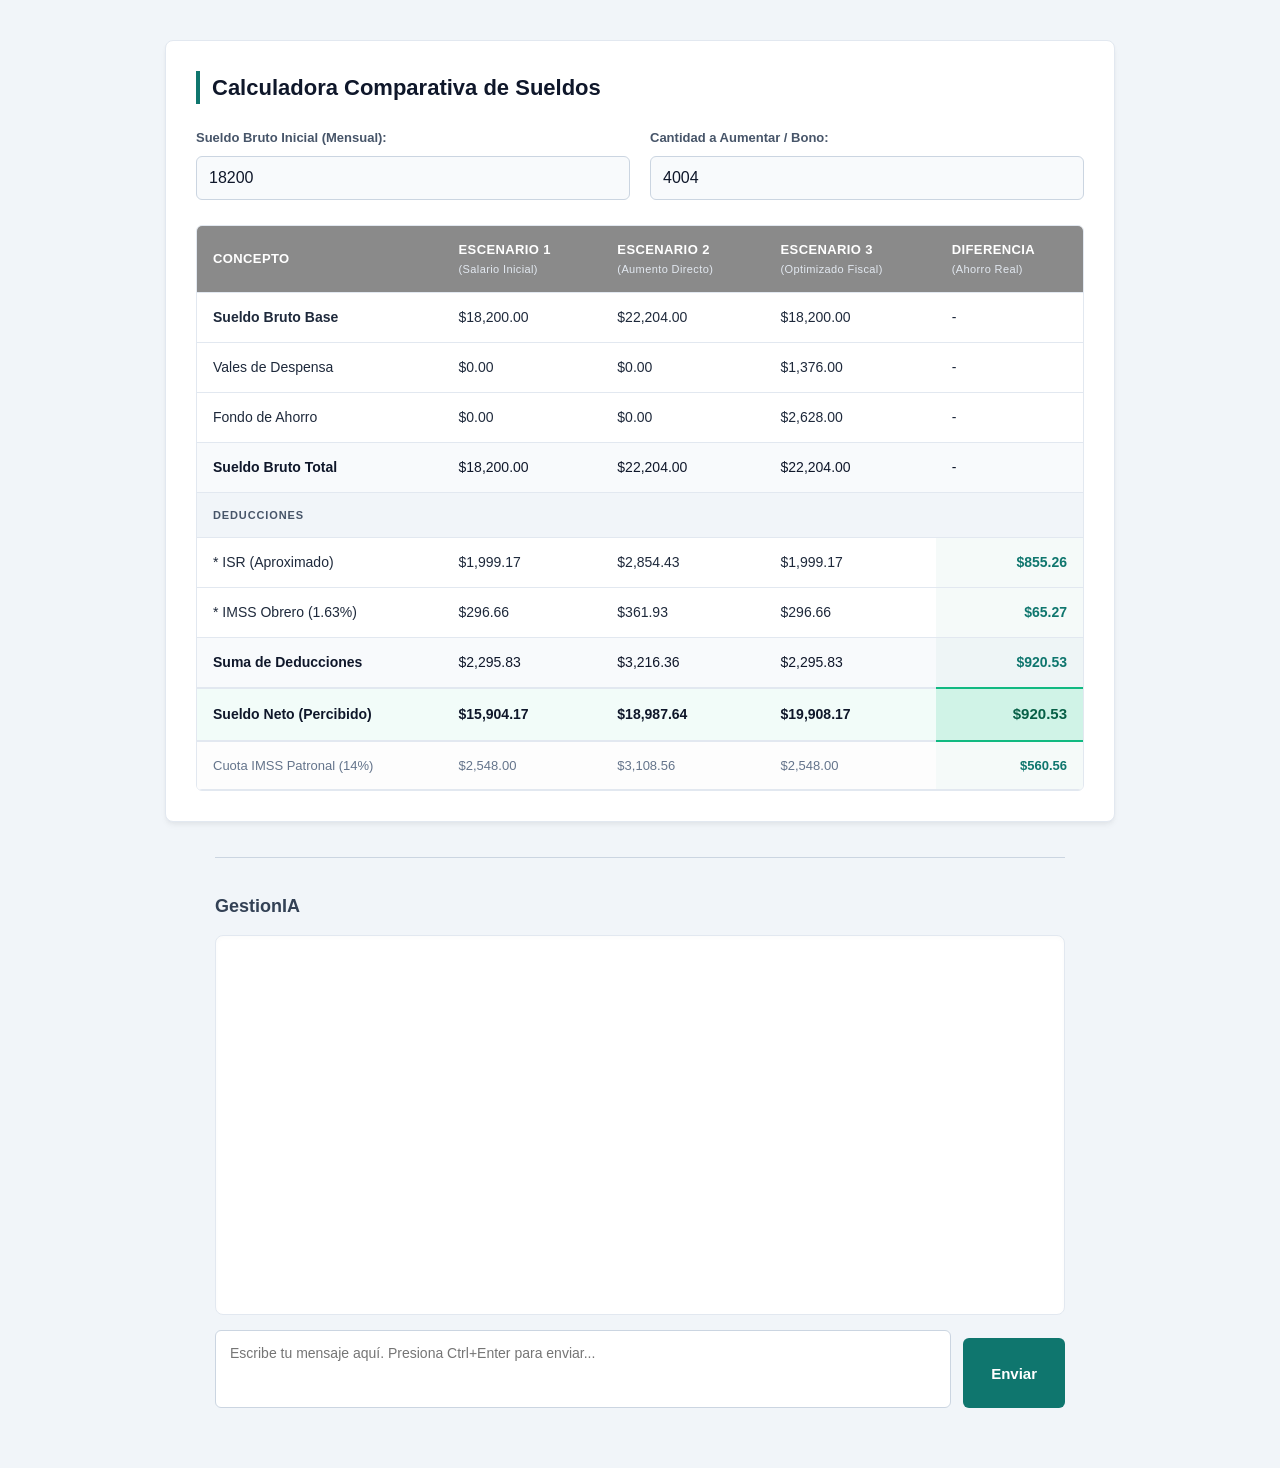
==== index.html @ f9f5fb0b "Update index.html" ====
<!DOCTYPE html>
<html lang="es">
<head>
    <meta charset="UTF-8">
    <meta name="viewport" content="width=device-width, initial-scale=1.0">
    <title>Calculadora Comparativa de Sueldos</title>
    <link rel="stylesheet" href="style.css">
</head>
<body>

    <div class="calculator-container">
        <h1>Calculadora Comparativa de Sueldos</h1>

        <div class="form-group">
            <div class="input-field">
                <label for="sueldo-bruto-input">Sueldo Bruto Inicial (Mensual):</label>
                <input type="number" id="sueldo-bruto-input" value="18200" step="100">
            </div>
            <div class="input-field">
                <label for="aumento-input">Cantidad a Aumentar / Bono:</label>
                <input type="number" id="aumento-input" value="4004" step="100">
            </div>
        </div>

        <div class="table-responsive">
            <table>
                <thead>
                    <tr>
                        <th>Concepto</th>
                        <th>Escenario 1<br><small>(Salario Inicial)</small></th>
                        <th>Escenario 2<br><small>(Aumento Directo)</small></th>
                        <th>Escenario 3<br><small>(Optimizado Fiscal)</small></th>
                        <th>Diferencia<br><small>(Ahorro Real)</small></th>
                    </tr>
                </thead>
                <tbody>
                    <tr>
                        <td><strong>Sueldo Bruto Base</strong></td>
                        <td id="e1-sb">$18,200.00</td>
                        <td id="e2-sb">$22,204.00</td>
                        <td id="e3-sb">$18,200.00</td>
                        <td class="dif-col-empty">-</td>
                    </tr>
                    <tr>
                        <td>Vales de Despensa</td>
                        <td id="e1-vales">$0.00</td>
                        <td id="e2-vales">$0.00</td>
                        <td id="e3-vales">$1,374.00</td>
                        <td class="dif-col-empty">-</td>
                    </tr>
                    <tr>
                        <td>Fondo de Ahorro</td>
                        <td id="e1-fondo">$0.00</td>
                        <td id="e2-fondo">$0.00</td>
                        <td id="e3-fondo">$2,630.00</td>
                        <td class="dif-col-empty">-</td>
                    </tr>
                    <tr class="highlight-row">
                        <td><strong>Sueldo Bruto Total</strong></td>
                        <td id="e1-total-s">$18,200.00</td>
                        <td id="e2-total-s">$22,204.00</td>
                        <td id="e3-total-s">$22,204.00</td>
                        <td class="dif-col-empty">-</td>
                    </tr>
                    <tr class="section-title">
                        <td colspan="5">Deducciones</td>
                    </tr>
                    <tr>
                        <td>* ISR (Aproximado)</td>
                        <td id="e1-isr">$2,261.51</td>
                        <td id="e2-isr">$3,126.00</td>
                        <td id="e3-isr">$2,261.51</td>
                        <td id="dif-isr" class="dif-col Ahorro">$0.00</td>
                    </tr>
                    <tr>
                        <td>* IMSS Obrero (1.63%)</td>
                        <td id="e1-imss">$305.76</td>
                        <td id="e2-imss">$373.03</td>
                        <td id="e3-imss">$305.76</td>
                        <td id="dif-imss" class="dif-col Ahorro">$0.00</td>
                    </tr>
                    <tr class="highlight-row">
                        <td><strong>Suma de Deducciones</strong></td>
                        <td id="e1-suma-ded">$2,567.27</td>
                        <td id="e2-suma-ded">$3,499.03</td>
                        <td id="e3-suma-ded">$2,567.27</td>
                        <td id="dif-suma-ded" class="dif-col Ahorro">$0.00</td>
                    </tr>
                    <tr class="neto-row">
                        <td><strong>Sueldo Neto (Percibido)</strong></td>
                        <td id="e1-neto">$15,632.73</td>
                        <td id="e2-neto">$18,704.97</td>
                        <td id="e3-neto">$19,636.73</td>
                        <td id="dif-neto" class="dif-col beneficio-empleado">$0.00</td>
                    </tr>
                    <tr>
                        <td class="patronal-row">Cuota IMSS Patronal (14%)</td>
                        <td id="e1-patronal" class="patronal-row">$2,548.00</td>
                        <td id="e2-patronal" class="patronal-row">$3,108.56</td>
                        <td id="e3-patronal" class="patronal-row">$2,548.00</td>
                        <td id="dif-patronal" class="dif-col patronal-row Ahorro">$0.00</td>
                    </tr>
                </tbody>
            </table>
        </div>
    </div>

    <hr class="separator">

    <div class="chat-container">
        <h1>GestionIA</h1>
        <div id="chat-box"></div>
        <div class="input-area">
            <textarea id="user-input" rows="3" placeholder="Escribe tu mensaje aquí. Presiona Ctrl+Enter para enviar..."></textarea>
            <button type="button" onclick="sendMessage()">Enviar</button>
        </div>
    </div>

    <script src="script.js"></script>
</body>
</html>
---- style.css ----
/* ==========================================================================
   1. Reset Global de Márgenes y Caja
   ========================================================================== */
* {
    box-sizing: border-box;
    margin: 0;
    padding: 0;
}

body {
    font-family: -apple-system, BlinkMacSystemFont, "Segoe UI", Roboto, Helvetica, Arial, sans-serif;
    background: #f1f5f9; /* Gris financiero muy claro y limpio */
    color: #1e293b; /* Texto gris pizarra oscuro de alta legibilidad */
    padding-bottom: 60px;
    line-height: 1.5;
}

/* ==========================================================================
   2. Contenedor de la Calculadora Superior
   ========================================================================== */
.calculator-container {
    width: 90%;
    max-width: 950px; /* Ancho idóneo para acomodar las 4 columnas con holgura */
    margin: 40px auto 20px auto;
    background: #ffffff; /* Fondo blanco riguroso para la herramienta */
    padding: 30px;
    border-radius: 8px;
    border: 1px solid #e2e8f0;
    box-shadow: 0 4px 6px -1px rgba(0, 0, 0, 0.05), 0 2px 4px -1px rgba(0, 0, 0, 0.03);
}

.calculator-container h1 {
    font-size: 22px;
    font-weight: 700;
    margin-bottom: 24px;
    color: #0f172a; /* Título corporativo serio */
    border-left: 4px solid #0f766e; /* Detalle de acento verde elegante institucional */
    padding-left: 12px;
}

/* Campos de entrada (Formularios) */
.form-group {
    display: flex;
    gap: 20px;
    margin-bottom: 25px;
    flex-wrap: wrap;
}

.input-field {
    flex: 1;
    min-width: 220px;
    display: flex;
    flex-direction: column;
}

.input-field label {
    margin-bottom: 8px;
    font-size: 13px;
    color: #475569;
    font-weight: 600;
}

.input-field input {
    background: #f8fafc; /* Fondo de entrada sutil */
    color: #0f172a;
    border: 1px solid #cbd5e1;
    padding: 12px;
    border-radius: 6px;
    font-size: 16px;
    font-weight: 500;
    outline: none;
    transition: all 0.2s;
}

.input-field input:focus {
    border-color: #0f766e; /* Enfoque verde institucional */
    background: #ffffff;
    box-shadow: 0 0 0 3px rgba(15, 118, 110, 0.15);
}

/* ==========================================================================
   3. Tablas con diseño Administrativo Real
   ========================================================================== */
.table-responsive {
    overflow-x: auto;
    border-radius: 6px;
    border: 1px solid #e2e8f0;
}

table {
    width: 100%;
    border-collapse: collapse;
    text-align: left;
    font-size: 14px;
    background: #ffffff;
}

th, td {
    padding: 14px 16px;
    border-bottom: 1px solid #e2e8f0;
}

th {
    background: #8A8A8A; /* Encabezado sobrio gris pizarra */
    color: #ffffff;
    font-weight: 600;
    font-size: 13px;
    text-transform: uppercase;
    letter-spacing: 0.03em;
}

th small {
    color: #e2e8f0;
    font-weight: normal;
    font-size: 11px;
    text-transform: none;
    display: block;
    margin-top: 2px;
}

/* Filas Especiales y Destacados */
.highlight-row {
    background: #f8fafc;
    color: #0f172a;
}

.section-title {
    background: #f1f5f9;
    color: #475569;
    font-size: 11px;
    text-transform: uppercase;
    letter-spacing: 0.08em;
    font-weight: 700;
}

.neto-row {
    background: rgba(16, 185, 129, 0.05);
    color: #0f172a;
    font-size: 14px;
    font-weight: 600;
    border-top: 2px solid #e2e8f0;
    border-bottom: 2px solid #e2e8f0;
}

.neto-row td strong {
    color: #0f172a;
}

.patronal-row {
    color: #64748b;
    font-size: 13px;
    background: #fdfdfd;
}

/* Estilos de la Nueva Columna de Diferencia / Ahorros */
.dif-col {
    background: #f8fafc;
    font-weight: 600;
    color: #94a3b8; /* Tono gris sutil para los guiones de filas exentas */
    text-align: center; /* Centrado para los guiones de arriba */
}

/* Resaltado específico si representa un ahorro de impuestos o cuotas calculadas */
.dif-col.Ahorro {
    color: #0f766e;
    background: rgba(15, 118, 110, 0.04);
    text-align: right; /* Alineación numérica a la derecha */
}

/* Resaltado específico para el beneficio neto directo del empleado en la tabla */
.dif-col.beneficio-empleado {
    background: rgba(16, 185, 129, 0.15);
    color: #065f46;
    font-size: 15px;
    font-weight: 700;
    border-top: 2px solid #10b981;
    border-bottom: 2px solid #10b981;
    text-align: right;
}

/* Separador de Módulos */
.separator {
    border: 0;
    height: 1px;
    background: #cbd5e1;
    margin: 35px auto;
    width: 90%;
    max-width: 850px;
}

/* ==========================================================================
   4. Chat Container Inferior (Aspecto de Soporte Original)
   ========================================================================== */
.chat-container {
    width: 90%;
    max-width: 850px;
    margin: auto;
}

.chat-container h1 {
    font-size: 18px;
    font-weight: 700;
    margin-bottom: 15px;
    color: #334155;
}

#chat-box {
    background: #ffffff;
    height: 380px;
    overflow-y: auto;
    padding: 20px;
    border-radius: 8px;
    border: 1px solid #e2e8f0;
    margin-bottom: 15px;
    box-shadow: inset 0 2px 4px 0 rgba(0, 0, 0, 0.02);
}

/* Mensajes dentro del chat */
.message {
    margin-bottom: 15px;
    padding: 12px 16px;
    border-radius: 8px;
    line-height: 1.5;
    max-width: 80%;
    word-wrap: break-word;
    font-size: 14px;
}

.message strong {
    color: #0f766e;
}

.message a {
    color: #0d9488;
    text-decoration: underline;
}

/* Burbuja del Usuario */
.user {
    background: #0f172a;
    color: #ffffff;
    margin-left: auto;
    border-bottom-right-radius: 2px;
}

/* Burbuja del Bot */
.bot {
    background: #f1f5f9;
    color: #334155;
    border: 1px solid #e2e8f0;
    margin-right: auto;
    border-bottom-left-radius: 2px;
}

/* Área de Envío */
.input-area {
    display: flex;
    gap: 12px;
    align-items: flex-end;
}

.input-area textarea {
    flex: 1;
    padding: 14px;
    border: 1px solid #cbd5e1;
    background: #ffffff;
    color: #0f172a;
    border-radius: 6px;
    font-size: 14px;
    outline: none;
    resize: none;
    min-height: 70px;
    font-family: inherit;
    transition: border-color 0.2s;
}

.input-area textarea:focus {
    border-color: #0f766e;
}

.input-area button {
    padding: 0 28px;
    height: 70px;
    border: none;
    border-radius: 6px;
    background: #0f766e;
    color: white;
    font-size: 15px;
    font-weight: 600;
    cursor: pointer;
    transition: all 0.2s;
}

.input-area button:hover {
    background: #115e59;
}

.input-area button:active {
    transform: scale(0.98);
}
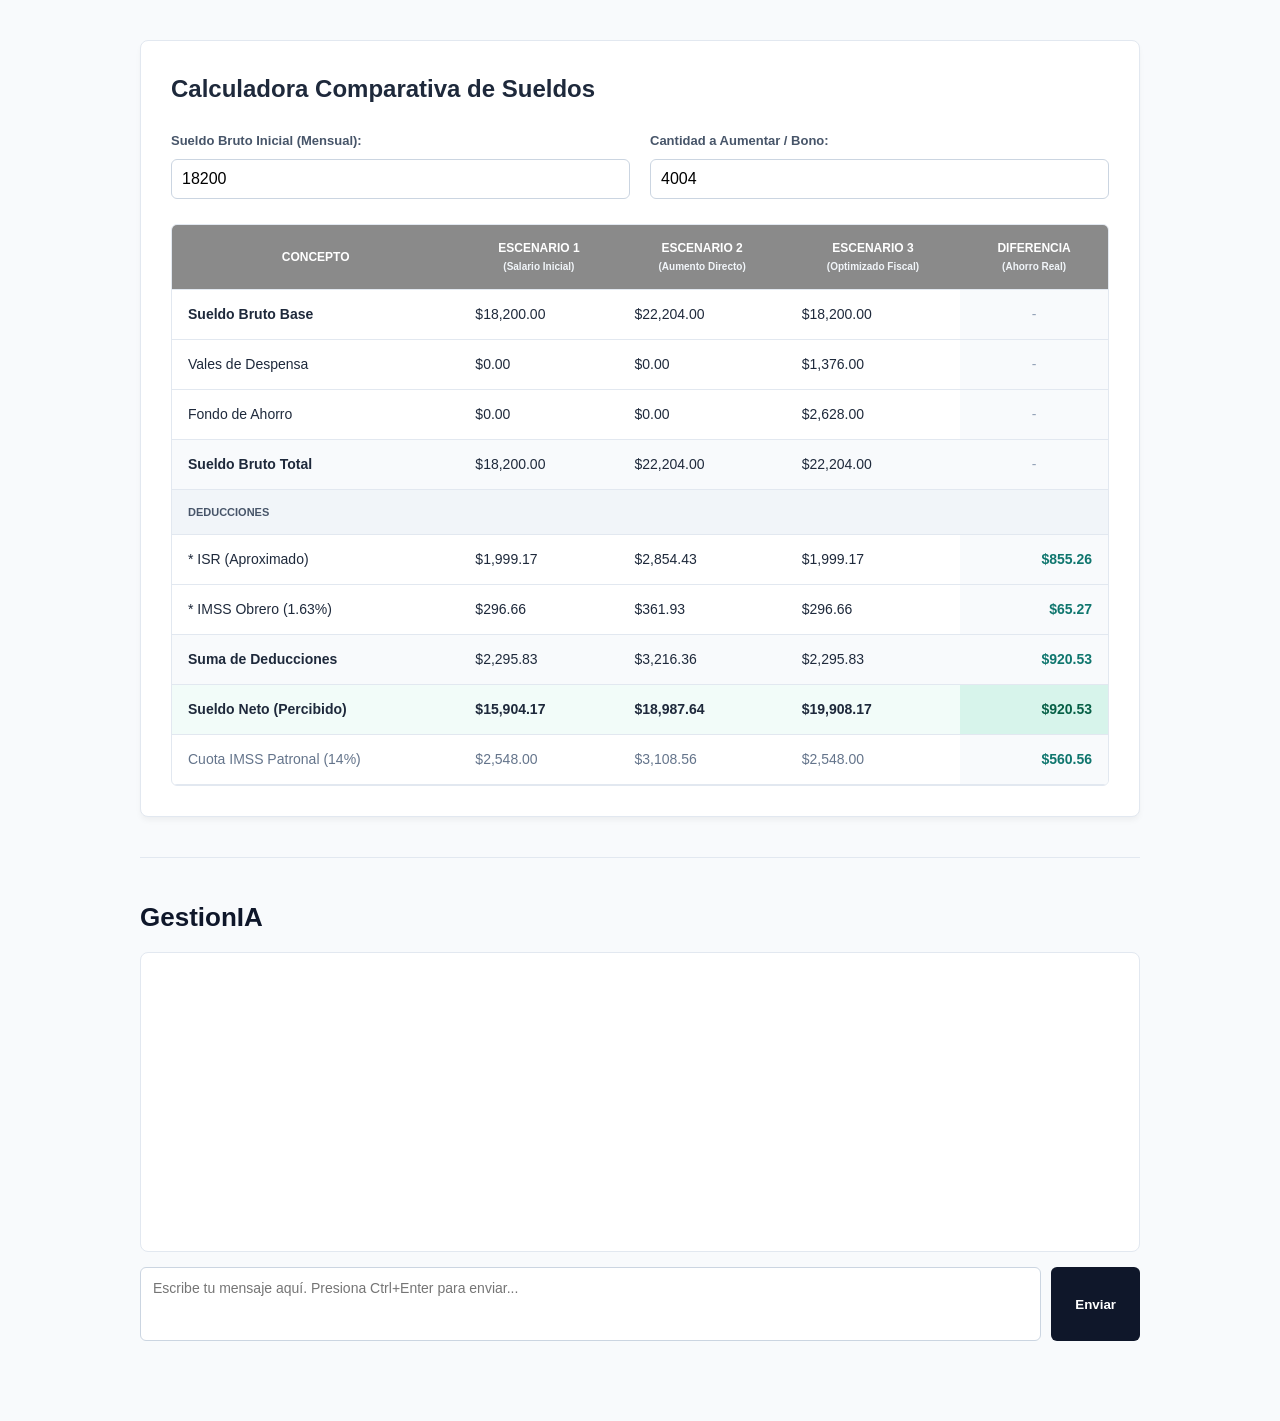
==== commit 58f1e951: "fix" ====
--- a/index.html
+++ b/index.html
@@ -118,4 +118,4 @@
 
     <script src="script.js"></script>
 </body>
-</html>
+</html>
--- a/style.css
+++ b/style.css
@@ -1,6 +1,3 @@
-/* ==========================================================================
-   1. Reset Global de Márgenes y Caja
-   ========================================================================== */
 * {
     box-sizing: border-box;
     margin: 0;
@@ -9,46 +6,38 @@
 
 body {
     font-family: -apple-system, BlinkMacSystemFont, "Segoe UI", Roboto, Helvetica, Arial, sans-serif;
-    background: #f1f5f9; /* Gris financiero muy claro y limpio */
-    color: #1e293b; /* Texto gris pizarra oscuro de alta legibilidad */
-    padding-bottom: 60px;
+    background: #f8fafc;
+    color: #1e293b;
+    padding: 20px 20px 60px 20px;
     line-height: 1.5;
 }
 
-/* ==========================================================================
-   2. Contenedor de la Calculadora Superior
-   ========================================================================== */
 .calculator-container {
-    width: 90%;
-    max-width: 950px; /* Ancho idóneo para acomodar las 4 columnas con holgura */
-    margin: 40px auto 20px auto;
-    background: #ffffff; /* Fondo blanco riguroso para la herramienta */
+    width: 100%;
+    max-width: 1000px;
+    margin: 20px auto;
+    background: #ffffff;
     padding: 30px;
     border-radius: 8px;
     border: 1px solid #e2e8f0;
-    box-shadow: 0 4px 6px -1px rgba(0, 0, 0, 0.05), 0 2px 4px -1px rgba(0, 0, 0, 0.03);
+    box-shadow: 0 4px 6px -1px rgba(0, 0, 0, 0.05);
 }
 
 .calculator-container h1 {
-    font-size: 22px;
+    font-size: 24px;
     font-weight: 700;
     margin-bottom: 24px;
-    color: #0f172a; /* Título corporativo serio */
-    border-left: 4px solid #0f766e; /* Detalle de acento verde elegante institucional */
-    padding-left: 12px;
-}
-
-/* Campos de entrada (Formularios) */
+    color: #1e293b;
+}
+
 .form-group {
     display: flex;
     gap: 20px;
     margin-bottom: 25px;
-    flex-wrap: wrap;
 }
 
 .input-field {
     flex: 1;
-    min-width: 220px;
     display: flex;
     flex-direction: column;
 }
@@ -61,38 +50,23 @@
 }
 
 .input-field input {
-    background: #f8fafc; /* Fondo de entrada sutil */
-    color: #0f172a;
     border: 1px solid #cbd5e1;
-    padding: 12px;
+    padding: 10px;
     border-radius: 6px;
     font-size: 16px;
-    font-weight: 500;
     outline: none;
-    transition: all 0.2s;
-}
-
-.input-field input:focus {
-    border-color: #0f766e; /* Enfoque verde institucional */
-    background: #ffffff;
-    box-shadow: 0 0 0 3px rgba(15, 118, 110, 0.15);
-}
-
-/* ==========================================================================
-   3. Tablas con diseño Administrativo Real
-   ========================================================================== */
+}
+
 .table-responsive {
     overflow-x: auto;
-    border-radius: 6px;
-    border: 1px solid #e2e8f0;
+    border: 1px solid #e2e8f0;
+    border-radius: 6px;
 }
 
 table {
     width: 100%;
     border-collapse: collapse;
-    text-align: left;
     font-size: 14px;
-    background: #ffffff;
 }
 
 th, td {
@@ -101,27 +75,21 @@
 }
 
 th {
-    background: #8A8A8A; /* Encabezado sobrio gris pizarra */
+    background: #8A8A8A;
     color: #ffffff;
     font-weight: 600;
-    font-size: 13px;
     text-transform: uppercase;
-    letter-spacing: 0.03em;
+    font-size: 12px;
 }
 
 th small {
-    color: #e2e8f0;
-    font-weight: normal;
-    font-size: 11px;
+    font-size: 10px;
     text-transform: none;
-    display: block;
-    margin-top: 2px;
-}
-
-/* Filas Especiales y Destacados */
+    color: #f1f5f9;
+}
+
 .highlight-row {
     background: #f8fafc;
-    color: #0f172a;
 }
 
 .section-title {
@@ -129,172 +97,117 @@
     color: #475569;
     font-size: 11px;
     text-transform: uppercase;
-    letter-spacing: 0.08em;
     font-weight: 700;
 }
 
 .neto-row {
     background: rgba(16, 185, 129, 0.05);
-    color: #0f172a;
-    font-size: 14px;
-    font-weight: 600;
-    border-top: 2px solid #e2e8f0;
-    border-bottom: 2px solid #e2e8f0;
-}
-
-.neto-row td strong {
-    color: #0f172a;
+    font-weight: 600;
 }
 
 .patronal-row {
     color: #64748b;
-    font-size: 13px;
-    background: #fdfdfd;
-}
-
-/* Estilos de la Nueva Columna de Diferencia / Ahorros */
+}
+
+/* Columna de Diferencias Activas */
 .dif-col {
     background: #f8fafc;
     font-weight: 600;
-    color: #94a3b8; /* Tono gris sutil para los guiones de filas exentas */
-    text-align: center; /* Centrado para los guiones de arriba */
-}
-
-/* Resaltado específico si representa un ahorro de impuestos o cuotas calculadas */
+    text-align: right;
+}
+
 .dif-col.Ahorro {
     color: #0f766e;
-    background: rgba(15, 118, 110, 0.04);
-    text-align: right; /* Alineación numérica a la derecha */
-}
-
-/* Resaltado específico para el beneficio neto directo del empleado en la tabla */
+}
+
 .dif-col.beneficio-empleado {
-    background: rgba(16, 185, 129, 0.15);
+    background: rgba(16, 185, 129, 0.12);
     color: #065f46;
-    font-size: 15px;
     font-weight: 700;
-    border-top: 2px solid #10b981;
-    border-bottom: 2px solid #10b981;
-    text-align: right;
-}
-
-/* Separador de Módulos */
+}
+
+/* Celdas Superiores Deshabilitadas (con guion) */
+.dif-col-empty {
+    background: #f8fafc;
+    color: #94a3b8;
+    text-align: center;
+    font-weight: normal;
+}
+
 .separator {
     border: 0;
     height: 1px;
-    background: #cbd5e1;
-    margin: 35px auto;
-    width: 90%;
-    max-width: 850px;
-}
-
-/* ==========================================================================
-   4. Chat Container Inferior (Aspecto de Soporte Original)
-   ========================================================================== */
+    background: #e2e8f0;
+    margin: 40px auto;
+    width: 100%;
+    max-width: 1000px;
+}
+
+/* Módulo de Chat GestionIA */
 .chat-container {
-    width: 90%;
-    max-width: 850px;
-    margin: auto;
+    width: 100%;
+    max-width: 1000px;
+    margin: 20px auto;
 }
 
 .chat-container h1 {
-    font-size: 18px;
-    font-weight: 700;
+    font-size: 26px;
+    font-weight: 800;
+    color: #0f172a;
     margin-bottom: 15px;
-    color: #334155;
 }
 
 #chat-box {
     background: #ffffff;
-    height: 380px;
+    height: 300px;
     overflow-y: auto;
     padding: 20px;
     border-radius: 8px;
     border: 1px solid #e2e8f0;
     margin-bottom: 15px;
-    box-shadow: inset 0 2px 4px 0 rgba(0, 0, 0, 0.02);
-}
-
-/* Mensajes dentro del chat */
+}
+
 .message {
-    margin-bottom: 15px;
-    padding: 12px 16px;
-    border-radius: 8px;
-    line-height: 1.5;
-    max-width: 80%;
-    word-wrap: break-word;
+    margin-bottom: 12px;
+    padding: 10px 14px;
+    border-radius: 6px;
+    max-width: 85%;
     font-size: 14px;
 }
 
-.message strong {
-    color: #0f766e;
-}
-
-.message a {
-    color: #0d9488;
-    text-decoration: underline;
-}
-
-/* Burbuja del Usuario */
 .user {
     background: #0f172a;
     color: #ffffff;
     margin-left: auto;
-    border-bottom-right-radius: 2px;
-}
-
-/* Burbuja del Bot */
+}
+
 .bot {
     background: #f1f5f9;
     color: #334155;
     border: 1px solid #e2e8f0;
-    margin-right: auto;
-    border-bottom-left-radius: 2px;
-}
-
-/* Área de Envío */
+}
+
 .input-area {
     display: flex;
-    gap: 12px;
-    align-items: flex-end;
+    gap: 10px;
 }
 
 .input-area textarea {
     flex: 1;
-    padding: 14px;
+    padding: 12px;
     border: 1px solid #cbd5e1;
-    background: #ffffff;
-    color: #0f172a;
     border-radius: 6px;
     font-size: 14px;
-    outline: none;
     resize: none;
-    min-height: 70px;
     font-family: inherit;
-    transition: border-color 0.2s;
-}
-
-.input-area textarea:focus {
-    border-color: #0f766e;
 }
 
 .input-area button {
-    padding: 0 28px;
-    height: 70px;
+    padding: 0 24px;
     border: none;
-    border-radius: 6px;
-    background: #0f766e;
-    color: white;
-    font-size: 15px;
+    background: #0f172a;
+    color: #ffffff;
+    border-radius: 6px;
     font-weight: 600;
     cursor: pointer;
-    transition: all 0.2s;
-}
-
-.input-area button:hover {
-    background: #115e59;
-}
-
-.input-area button:active {
-    transform: scale(0.98);
-}
+}
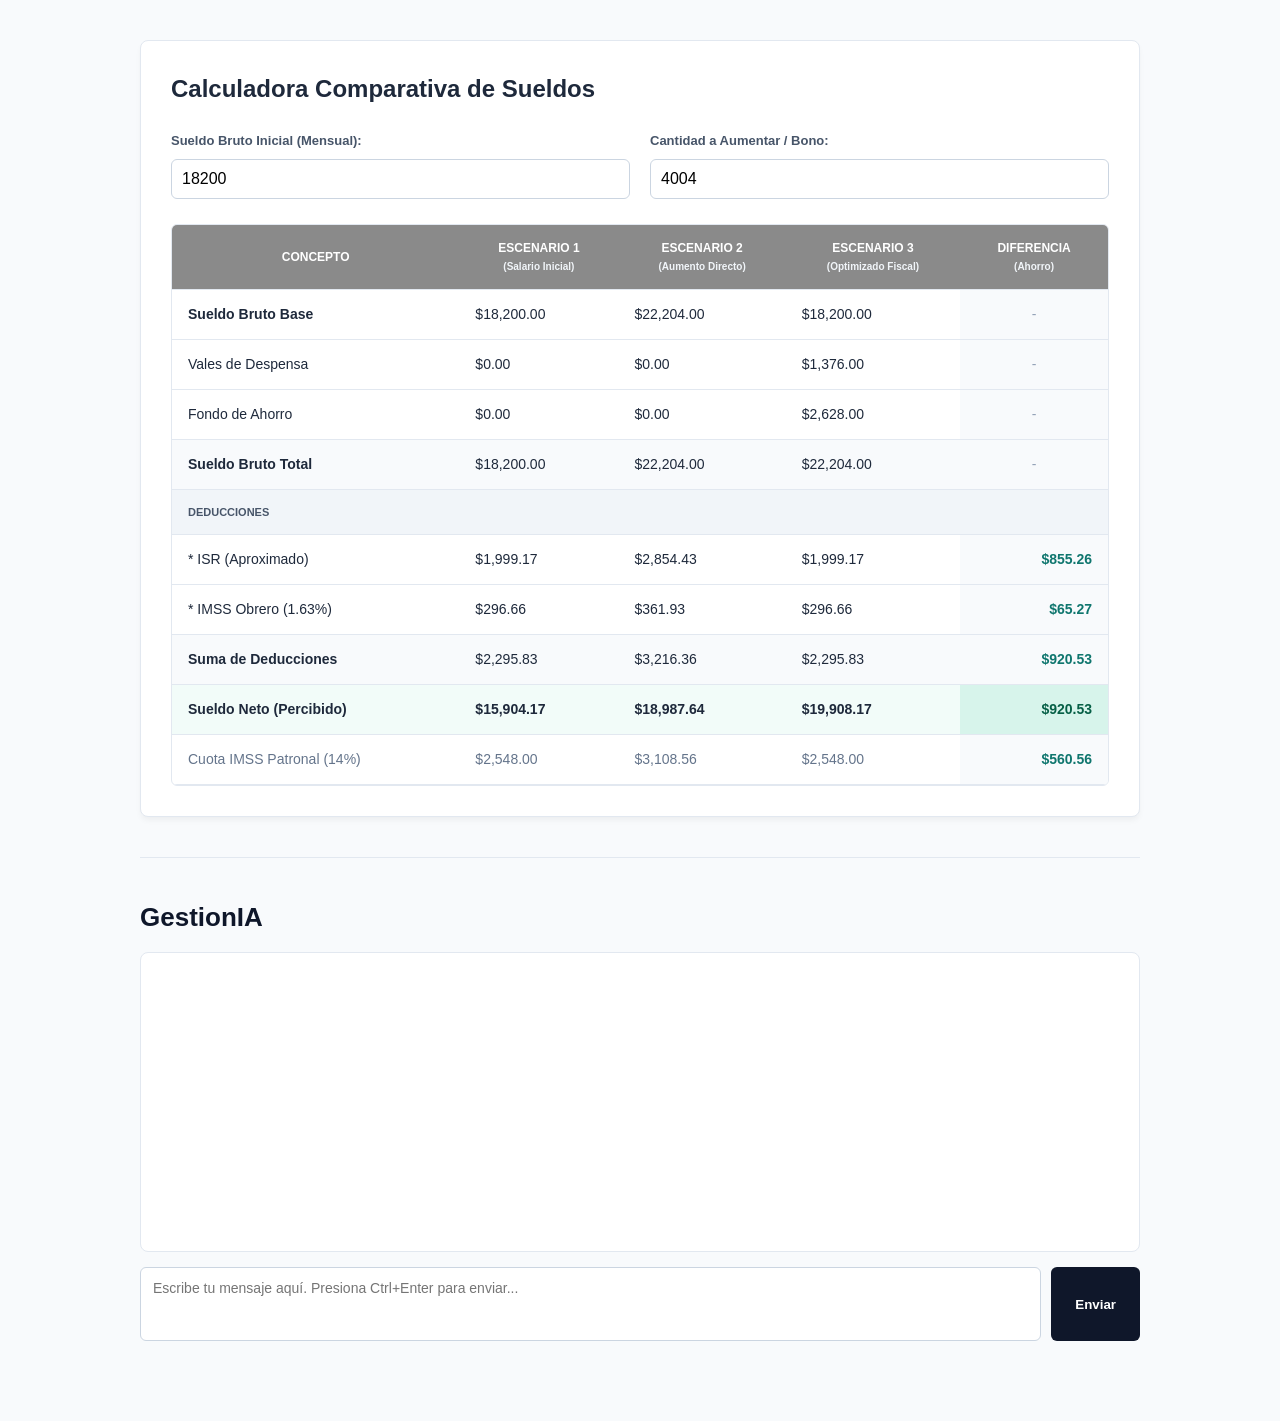
==== commit 27b9021d: "fix" ====
--- a/index.html
+++ b/index.html
@@ -30,7 +30,7 @@
                         <th>Escenario 1<br><small>(Salario Inicial)</small></th>
                         <th>Escenario 2<br><small>(Aumento Directo)</small></th>
                         <th>Escenario 3<br><small>(Optimizado Fiscal)</small></th>
-                        <th>Diferencia<br><small>(Ahorro Real)</small></th>
+                        <th>Diferencia<br><small>(Ahorro)</small></th>
                     </tr>
                 </thead>
                 <tbody>
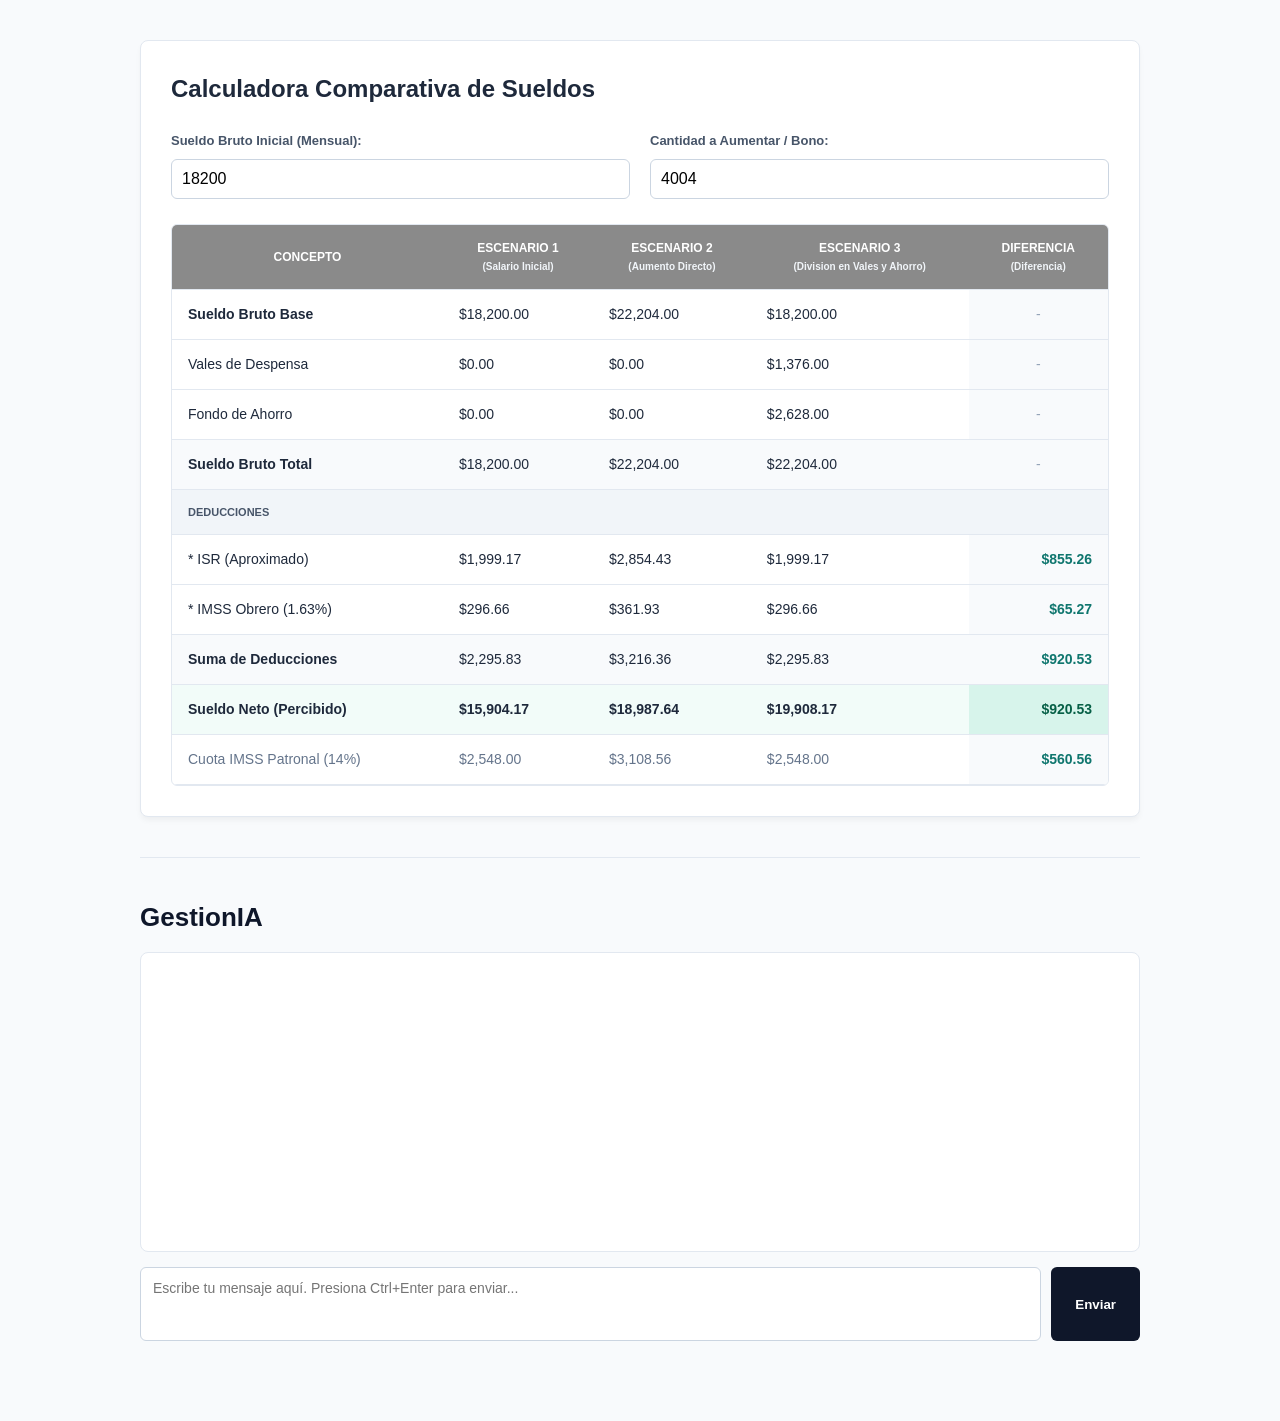
==== commit 97b77766: "Update index.html" ====
--- a/index.html
+++ b/index.html
@@ -29,8 +29,8 @@
                         <th>Concepto</th>
                         <th>Escenario 1<br><small>(Salario Inicial)</small></th>
                         <th>Escenario 2<br><small>(Aumento Directo)</small></th>
-                        <th>Escenario 3<br><small>(Optimizado Fiscal)</small></th>
-                        <th>Diferencia<br><small>(Ahorro)</small></th>
+                        <th>Escenario 3<br><small>(Division en Vales y Ahorro)</small></th>
+                        <th>Diferencia<br><small>(Diferencia)</small></th>
                     </tr>
                 </thead>
                 <tbody>
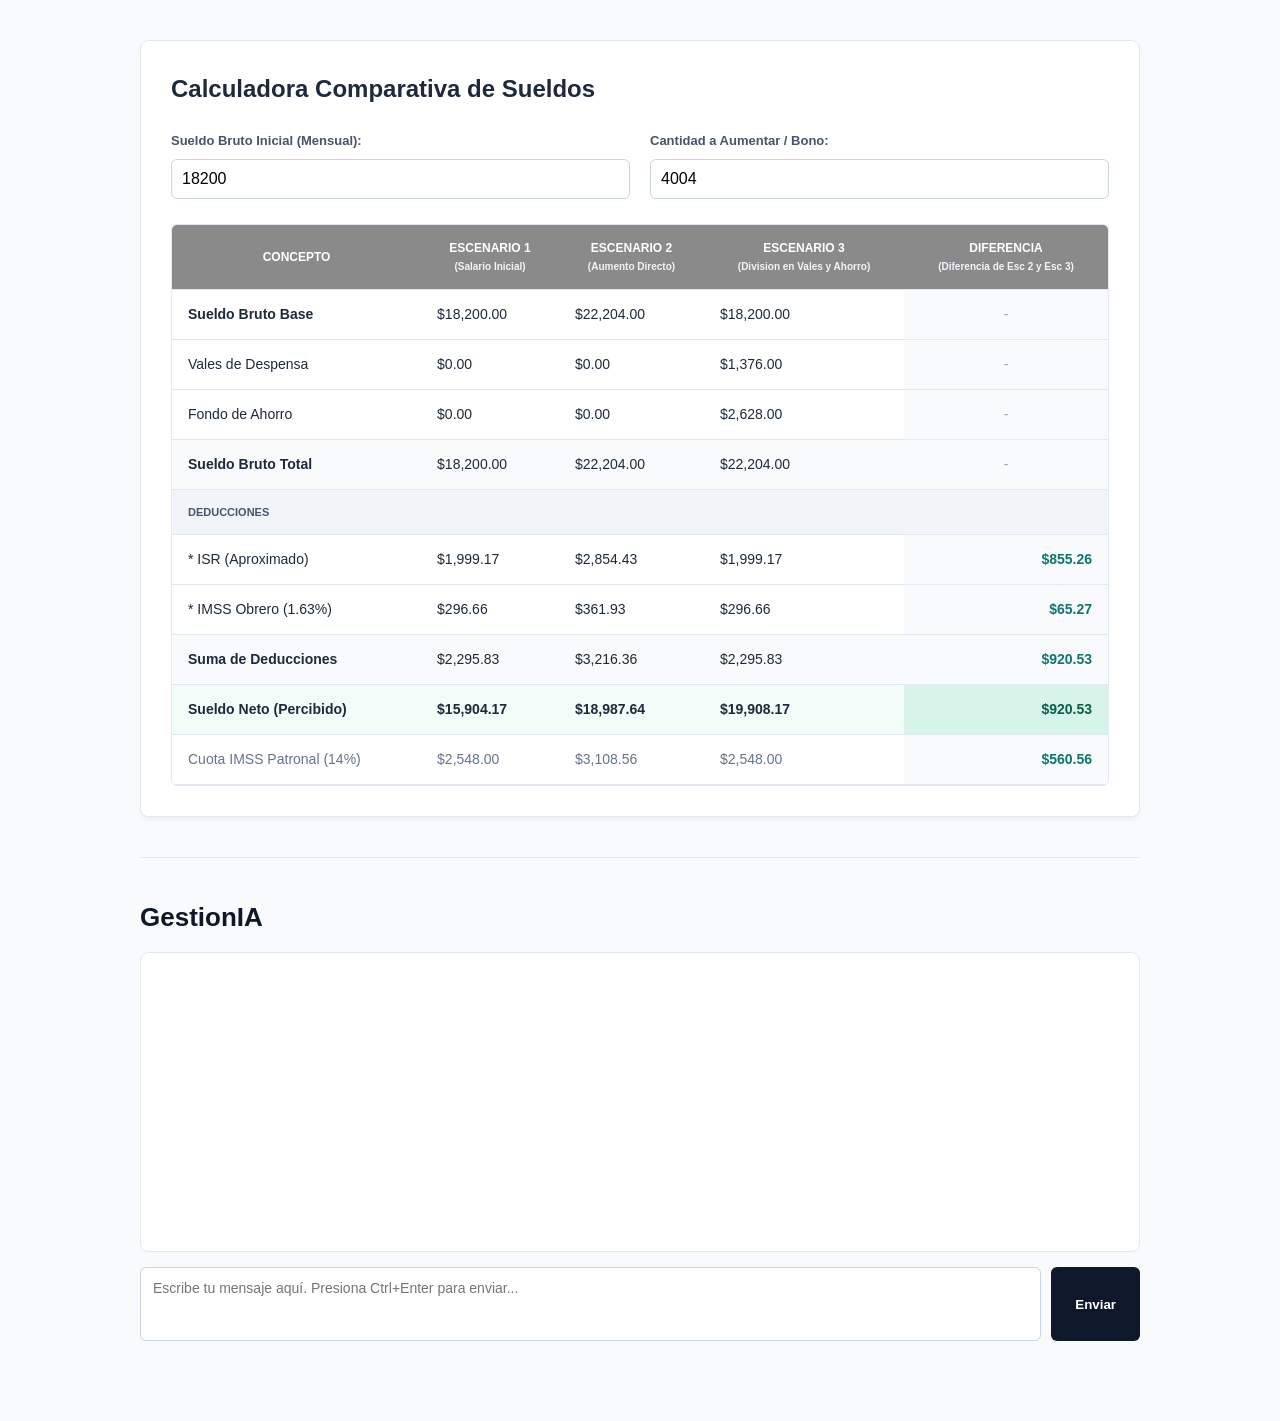
==== commit c4b4b9d4: "Update index.html" ====
--- a/index.html
+++ b/index.html
@@ -30,7 +30,7 @@
                         <th>Escenario 1<br><small>(Salario Inicial)</small></th>
                         <th>Escenario 2<br><small>(Aumento Directo)</small></th>
                         <th>Escenario 3<br><small>(Division en Vales y Ahorro)</small></th>
-                        <th>Diferencia<br><small>(Diferencia)</small></th>
+                        <th>Diferencia<br><small>(Diferencia de Esc 2 y Esc 3)</small></th>
                     </tr>
                 </thead>
                 <tbody>
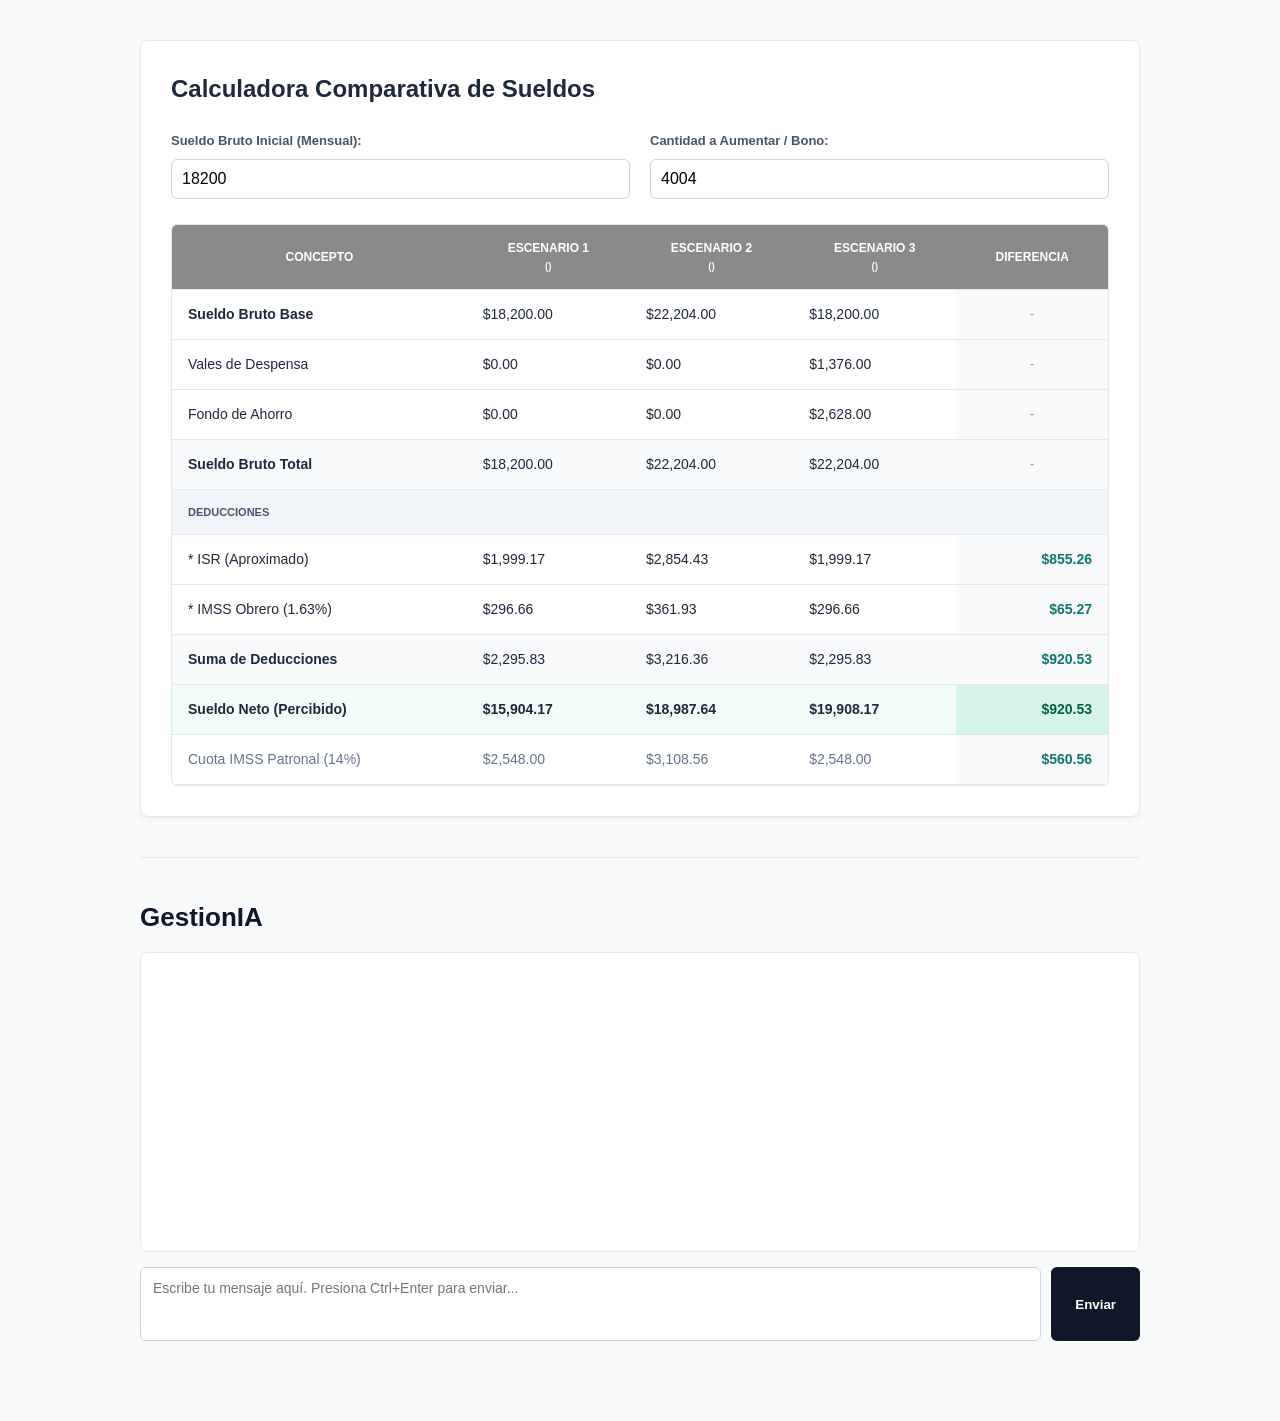
==== commit 6ef3ecb9: "Update index.html" ====
--- a/index.html
+++ b/index.html
@@ -27,10 +27,10 @@
                 <thead>
                     <tr>
                         <th>Concepto</th>
-                        <th>Escenario 1<br><small>(Salario Inicial)</small></th>
-                        <th>Escenario 2<br><small>(Aumento Directo)</small></th>
-                        <th>Escenario 3<br><small>(Division en Vales y Ahorro)</small></th>
-                        <th>Diferencia<br><small>(Diferencia de Esc 2 y Esc 3)</small></th>
+                        <th>Escenario 1<br><small>()</small></th>
+                        <th>Escenario 2<br><small>()</small></th>
+                        <th>Escenario 3<br><small>()</small></th>
+                        <th>Diferencia<br><small></small></th>
                     </tr>
                 </thead>
                 <tbody>
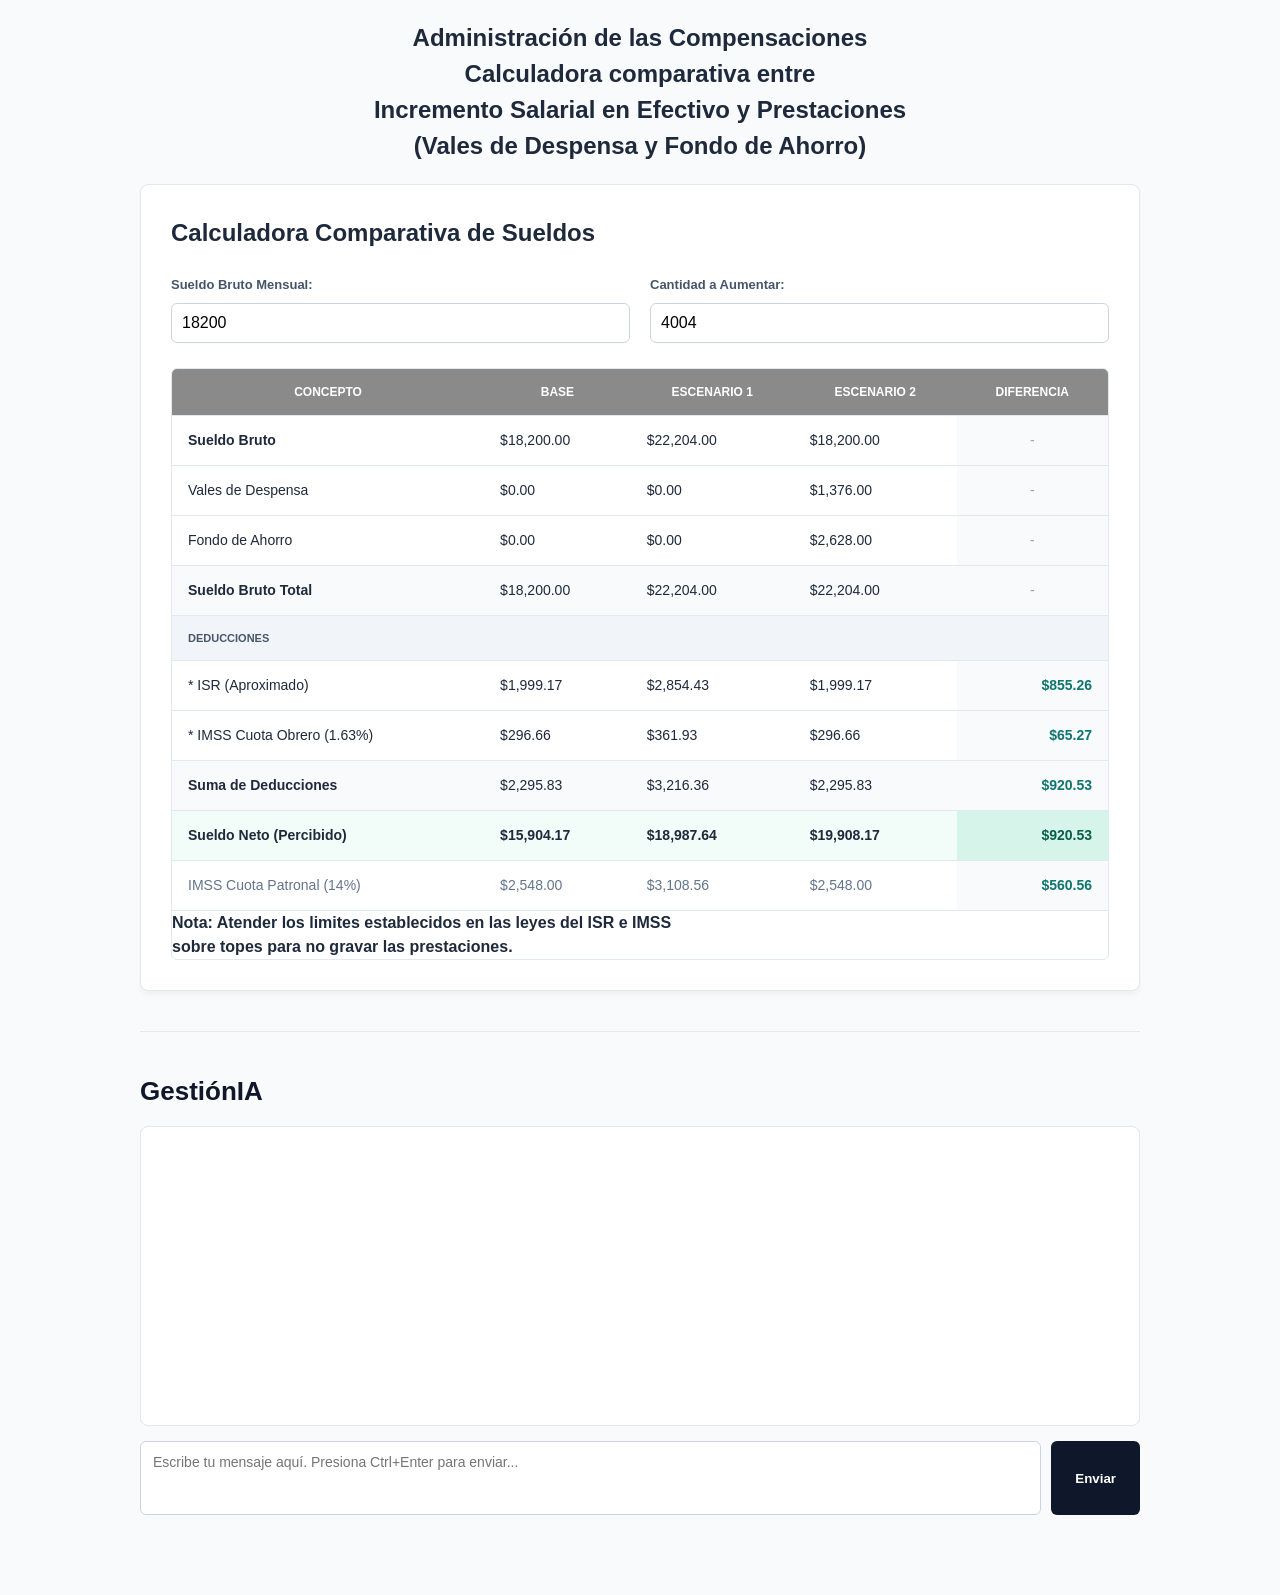
==== commit 1914decb: "fix" ====
--- a/index.html
+++ b/index.html
@@ -7,17 +7,20 @@
     <link rel="stylesheet" href="style.css">
 </head>
 <body>
-
+        <h2><p style="text-align: center;">Administración de las Compensaciones</p></h2>
+        <h2><p style="text-align: center;">Calculadora comparativa entre</p></h2>
+        <h2><p style="text-align: center;">Incremento Salarial en Efectivo y Prestaciones</p></h2>
+        <h2><p style="text-align: center;">(Vales de Despensa y Fondo de Ahorro)</p></h2> 
     <div class="calculator-container">
-        <h1>Calculadora Comparativa de Sueldos</h1>
+        <h1>Calculadora Comparativa de Sueldos</h1> 
 
         <div class="form-group">
             <div class="input-field">
-                <label for="sueldo-bruto-input">Sueldo Bruto Inicial (Mensual):</label>
+                <label for="sueldo-bruto-input">Sueldo Bruto Mensual:</label>
                 <input type="number" id="sueldo-bruto-input" value="18200" step="100">
             </div>
             <div class="input-field">
-                <label for="aumento-input">Cantidad a Aumentar / Bono:</label>
+                <label for="aumento-input">Cantidad a Aumentar:</label>
                 <input type="number" id="aumento-input" value="4004" step="100">
             </div>
         </div>
@@ -27,15 +30,15 @@
                 <thead>
                     <tr>
                         <th>Concepto</th>
-                        <th>Escenario 1<br><small>()</small></th>
-                        <th>Escenario 2<br><small>()</small></th>
-                        <th>Escenario 3<br><small>()</small></th>
+                        <th>Base<br></th>
+                        <th>Escenario 1<br></th>
+                        <th>Escenario 2<br></th>
                         <th>Diferencia<br><small></small></th>
                     </tr>
                 </thead>
                 <tbody>
                     <tr>
-                        <td><strong>Sueldo Bruto Base</strong></td>
+                        <td><strong>Sueldo Bruto</strong></td>
                         <td id="e1-sb">$18,200.00</td>
                         <td id="e2-sb">$22,204.00</td>
                         <td id="e3-sb">$18,200.00</td>
@@ -73,7 +76,7 @@
                         <td id="dif-isr" class="dif-col Ahorro">$0.00</td>
                     </tr>
                     <tr>
-                        <td>* IMSS Obrero (1.63%)</td>
+                        <td>* IMSS Cuota Obrero (1.63%)</td>
                         <td id="e1-imss">$305.76</td>
                         <td id="e2-imss">$373.03</td>
                         <td id="e3-imss">$305.76</td>
@@ -94,7 +97,7 @@
                         <td id="dif-neto" class="dif-col beneficio-empleado">$0.00</td>
                     </tr>
                     <tr>
-                        <td class="patronal-row">Cuota IMSS Patronal (14%)</td>
+                        <td class="patronal-row">IMSS Cuota Patronal (14%)</td>
                         <td id="e1-patronal" class="patronal-row">$2,548.00</td>
                         <td id="e2-patronal" class="patronal-row">$3,108.56</td>
                         <td id="e3-patronal" class="patronal-row">$2,548.00</td>
@@ -102,13 +105,15 @@
                     </tr>
                 </tbody>
             </table>
+            <h4>Nota: Atender los limites establecidos en las leyes del ISR e IMSS</h4>
+            <h4>sobre topes para no gravar las prestaciones.</h4>
         </div>
     </div>
 
     <hr class="separator">
 
     <div class="chat-container">
-        <h1>GestionIA</h1>
+        <h1>GestiónIA</h1>
         <div id="chat-box"></div>
         <div class="input-area">
             <textarea id="user-input" rows="3" placeholder="Escribe tu mensaje aquí. Presiona Ctrl+Enter para enviar..."></textarea>
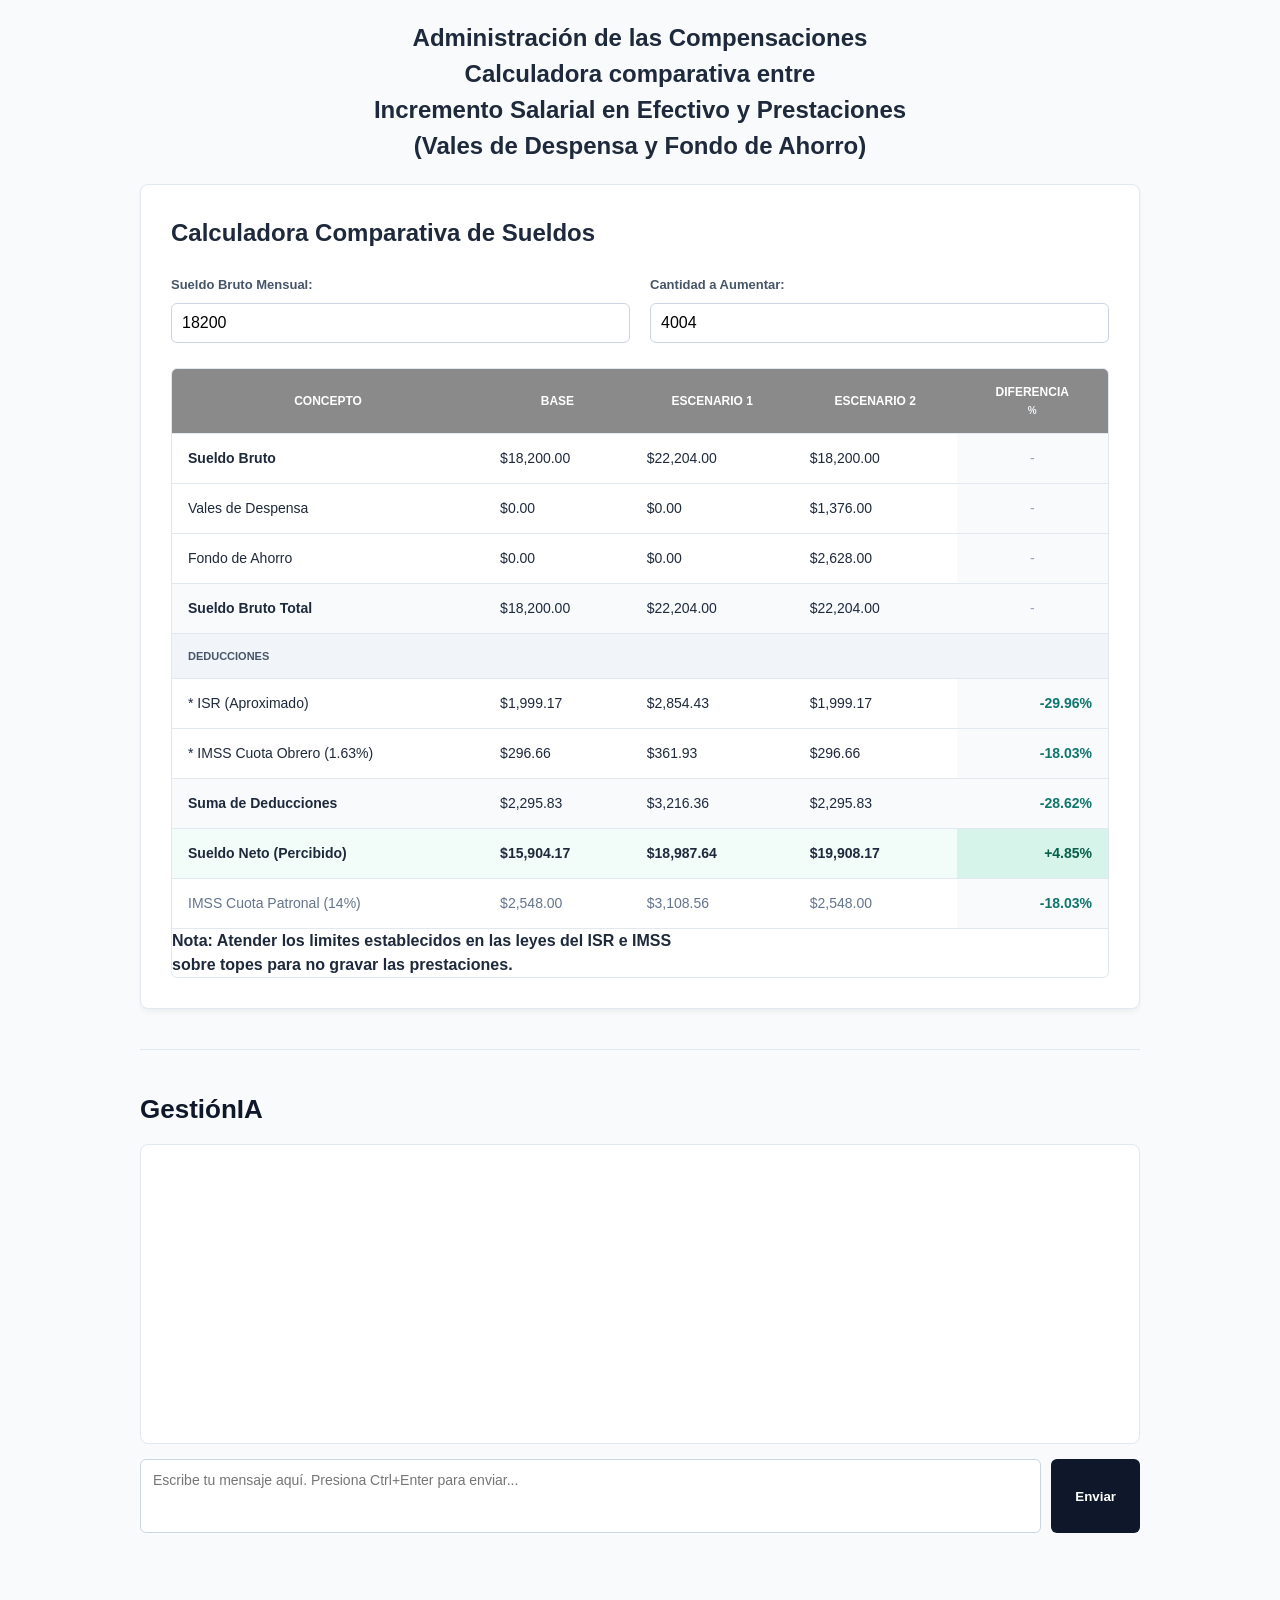
==== commit c21c8e6c: "fixx" ====
--- a/index.html
+++ b/index.html
@@ -33,7 +33,7 @@
                         <th>Base<br></th>
                         <th>Escenario 1<br></th>
                         <th>Escenario 2<br></th>
-                        <th>Diferencia<br><small></small></th>
+                        <th>Diferencia<br><small>%</small></th>
                     </tr>
                 </thead>
                 <tbody>
